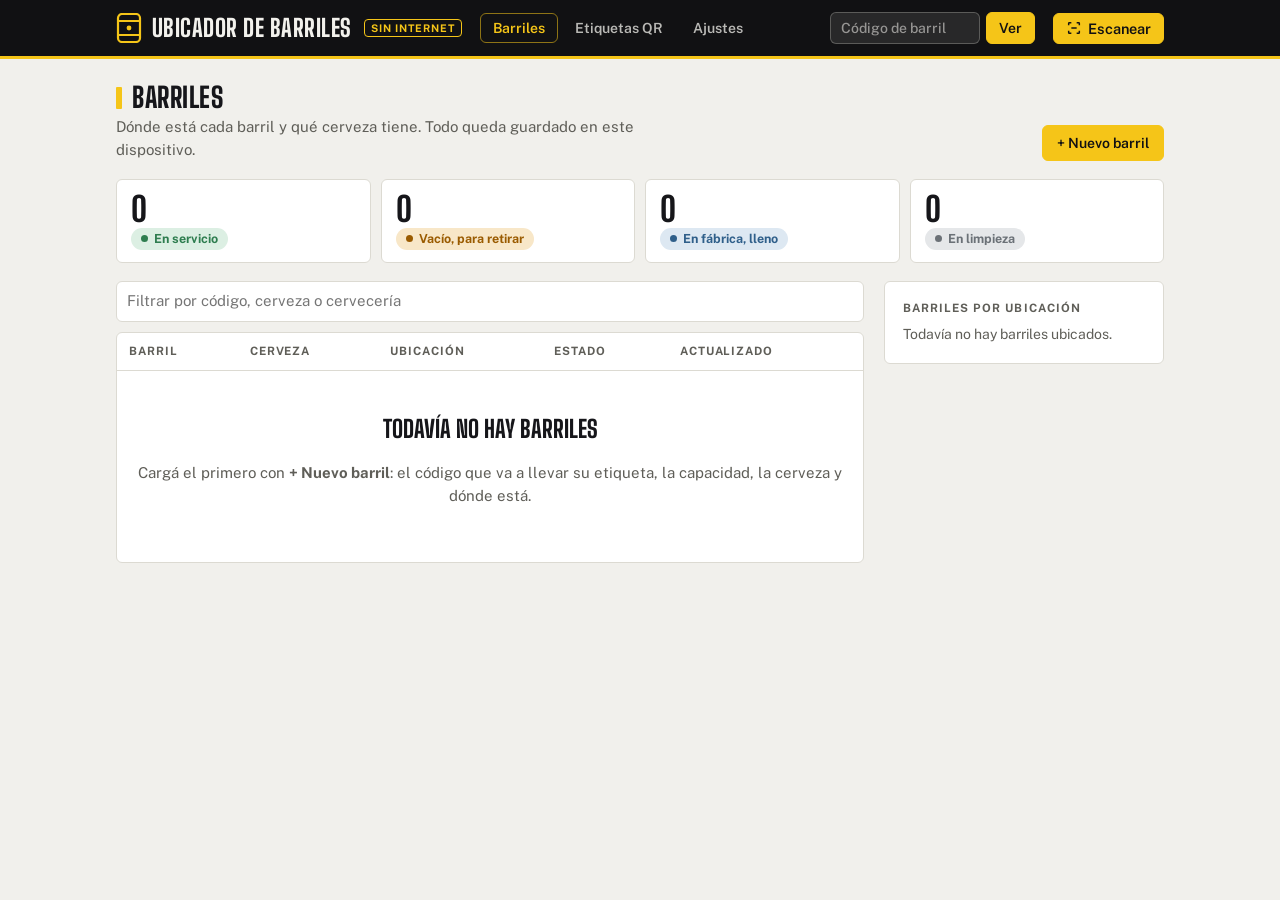
==== local/index.html @ e9469b2f "Barriles por ubicación con total de barriles Co-Authored-By: Claude Opus 5.5 <noreply@anthropic.com>" ====
<!doctype html>
<html lang="es">
<head>
<meta charset="utf-8">
<meta name="viewport" content="width=device-width,initial-scale=1,viewport-fit=cover">
<title>Barriles Local</title>
<meta name="description" content="Dónde está cada barril y qué cerveza tiene. Funciona sin internet; los datos quedan en este dispositivo.">
<meta name="theme-color" content="#111113">
<link rel="manifest" href="manifest.webmanifest">
<link rel="icon" href="icons/icon-192.png" type="image/png">
<link rel="apple-touch-icon" href="icons/icon-180.png">
<meta name="apple-mobile-web-app-capable" content="yes">
<meta name="mobile-web-app-capable" content="yes">
<meta name="apple-mobile-web-app-title" content="Barriles">
<meta name="apple-mobile-web-app-status-bar-style" content="black">
<link rel="stylesheet" href="styles.css?v=2">
</head>
<body>
<header class="top">
  <div class="wrap">
    <a class="brand" href="./">
      <svg width="26" height="30" viewBox="0 0 26 30" aria-hidden="true"><rect x="2" y="1" width="22" height="28" rx="4" fill="none" stroke="currentColor" stroke-width="2.2"/><path d="M2 8h22M2 22h22" stroke="currentColor" stroke-width="2.2"/><circle cx="13" cy="15" r="2.4" fill="currentColor"/></svg>
      <span>Ubicador de Barriles<br><span class="bizname" id="bizName"></span></span>
      <span class="local-tag">Sin internet</span>
    </a>
    <nav class="tabs" aria-label="Secciones">
      <button type="button" data-tab="barriles" aria-current="true">Barriles</button>
      <button type="button" data-tab="etiquetas">Etiquetas QR</button>
      <button type="button" data-tab="ajustes">Ajustes</button>
    </nav>
    <form class="find" id="findForm">
      <input id="findInput" placeholder="Código de barril" aria-label="Buscar barril por código" autocomplete="off">
      <button class="btn primary sm" type="submit">Ver</button>
    </form>
    <div class="session">
      <button class="btn primary sm" type="button" id="btnScan"><svg width="16" height="16" viewBox="0 0 24 24" aria-hidden="true" fill="none" stroke="currentColor" stroke-width="2.2"><path d="M4 8V5a1 1 0 0 1 1-1h3M16 4h3a1 1 0 0 1 1 1v3M20 16v3a1 1 0 0 1-1 1h-3M8 20H5a1 1 0 0 1-1-1v-3"/><path d="M8 12h8"/></svg> Escanear</button>
      <button class="btn ghost-dark sm" type="button" id="btnInstalar" hidden>Instalar app</button>
    </div>
  </div>
</header>

<main class="wrap">
  <div id="storeErr" class="notice danger" hidden>Este navegador no deja guardar datos (puede ser una ventana privada). Abrí la app en una ventana normal o instalala.</div>
  <div id="backupNote" class="notice backup-warn" hidden>
    <span id="backupMsg"></span>
    <button class="btn sm" type="button" id="backupNow">Hacer copia ahora</button>
  </div>

  <!-- FICHA -->
  <section id="v-ficha" hidden></section>

  <!-- BARRILES -->
  <section id="v-barriles">
    <div class="row" style="justify-content:space-between;align-items:flex-end">
      <div>
        <h2 class="sec">Barriles</h2>
        <p class="lead">Dónde está cada barril y qué cerveza tiene. Todo queda guardado en este dispositivo.</p>
      </div>
      <button class="btn primary" type="button" id="btnNuevo">+ Nuevo barril</button>
    </div>

    <div class="panel" id="nuevoPanel" hidden style="margin-top:16px">
      <form id="nuevoForm" class="stack">
        <div class="grid-form">
          <label class="field"><span class="label">Código</span><input id="n-codigo" class="up" required placeholder="B-001" pattern="[A-Za-z0-9\-]+" title="Solo letras, números y guiones"></label>
          <label class="field"><span class="label">Capacidad</span><select id="n-litros"><option>20</option><option selected>30</option><option>50</option></select></label>
          <label class="field"><span class="label">Cerveza</span><input id="n-cerveza" class="up" list="dl-cervezas" placeholder="IPA, GOLDEN, STOUT…"></label>
          <label class="field"><span class="label">Cervecería / ubicación</span><input id="n-lugar" class="up" list="dl-lugares" placeholder="FÁBRICA"></label>
          <label class="field"><span class="label">Estado</span><select id="n-estado"></select></label>
        </div>
        <div class="row">
          <button class="btn primary" type="submit">Guardar barril</button>
          <button class="btn ghost" type="button" id="nuevoCancel">Cancelar</button>
          <span id="nuevoErr" class="err"></span>
        </div>
      </form>
    </div>

    <div class="summary" id="summary"></div>

    <div class="cols">
      <div class="stack" style="gap:10px">
        <div class="row">
          <input id="filtro" class="filter" placeholder="Filtrar por código, cerveza o cervecería" aria-label="Filtrar barriles">
          <button class="btn ghost" type="button" id="limpiarFiltros" hidden>← Atrás</button>
        </div>
        <div class="tablebox">
          <table>
            <thead><tr><th>Barril</th><th>Cerveza</th><th>Ubicación</th><th>Estado</th><th>Actualizado</th></tr></thead>
            <tbody id="tbody"></tbody>
          </table>
          <div id="emptyList" class="empty" hidden></div>
        </div>
      </div>
      <aside class="panel">
        <div class="label" style="margin-bottom:6px">Barriles por ubicación</div>
        <div class="places" id="places"></div>
      </aside>
    </div>
  </section>

  <!-- ETIQUETAS -->
  <section id="v-etiquetas" hidden>
    <div class="noprint">
      <h2 class="sec">Etiquetas QR</h2>
      <p class="lead">Elegí cuáles imprimir (si no marcás ninguna, se imprimen todas) y tocá <b>Imprimir</b>: salen 12 por hoja A4. Sin internet, los QR se leen con el botón <b>Escanear</b> de esta app.</p>
      <div class="row" style="margin-top:16px">
        <label class="row" style="gap:6px;cursor:pointer"><input type="checkbox" id="selAll" class="chk"> Seleccionar todas</label>
        <span id="selCount" class="label"></span>
        <button class="btn primary" type="button" id="btnImprimir" style="margin-left:auto">Imprimir</button>
      </div>
    </div>
    <div class="labels" id="labels"></div>
    <div id="emptyLabels" class="empty" hidden><h3>Sin barriles</h3><p>Cargá barriles en la pestaña Barriles y acá aparecen sus etiquetas.</p></div>
  </section>

  <!-- AJUSTES -->
  <section id="v-ajustes" hidden>
    <h2 class="sec">Ajustes</h2>
    <p class="lead">Los datos viven solo en este dispositivo. Nadie más los ve, ni siquiera quien te instaló la app.</p>
    <div class="set-grid">
      <div class="panel">
        <h3 class="ph">Nombre de la cervecería</h3>
        <p>Aparece arriba, debajo del título.</p>
        <form id="bizForm" class="row"><input id="bizInput" class="filter" placeholder="Ej.: CERVECERÍA DEL VALLE" maxlength="60"><button class="btn primary" type="submit">Guardar</button></form>
      </div>
      <div class="panel">
        <h3 class="ph">Copia de seguridad</h3>
        <p>Guarda un archivo con todos los barriles y su historial. Mandalo a tu mail o a Drive: si perdés el celular, con ese archivo recuperás todo.</p>
        <button class="btn primary" type="button" id="btnBackup">Descargar copia</button>
        <p id="lastBackup" style="margin:10px 0 0;font-size:13px"></p>
      </div>
      <div class="panel">
        <h3 class="ph">Restaurar una copia</h3>
        <p>Reemplaza los datos de este dispositivo por los del archivo de copia.</p>
        <label class="btn" for="restoreFile" style="cursor:pointer">Elegir archivo…</label>
        <input type="file" id="restoreFile" accept=".json,application/json" hidden>
        <div class="confirm" id="restoreConfirm" hidden>
          <span id="restoreInfo"></span>
          <button class="btn primary sm" type="button" id="restoreYes">Reemplazar datos</button>
          <button class="btn ghost sm" type="button" id="restoreNo">Cancelar</button>
        </div>
        <span id="restoreErr" class="err"></span>
      </div>
      <div class="panel">
        <h3 class="ph">Planilla</h3>
        <p>Descarga todos los barriles en un archivo que se abre con Excel.</p>
        <button class="btn" type="button" id="btnCsv">Descargar planilla</button>
      </div>
      <div class="panel danger-zone">
        <h3 class="ph">Borrar todo</h3>
        <p>Elimina todos los barriles de este dispositivo. No se puede deshacer: hacé una copia antes.</p>
        <button class="btn danger" type="button" id="wipeAsk">Borrar todos los datos</button>
        <div class="confirm" id="wipeConfirm" hidden>
          <span>¿Seguro? Se borran <b id="wipeCount">0</b> barriles.</span>
          <button class="btn danger sm" type="button" id="wipeYes">Sí, borrar</button>
          <button class="btn ghost sm" type="button" id="wipeNo">Cancelar</button>
        </div>
      </div>
    </div>
  </section>

  <datalist id="dl-cervezas"></datalist>
  <datalist id="dl-lugares"></datalist>
</main>

<div class="scan" id="scanView" hidden role="dialog" aria-label="Escanear QR del barril">
  <video id="scanVideo" playsinline muted></video>
  <div class="scan-frame" aria-hidden="true"></div>
  <div class="scan-bar">
    <p id="scanMsg">Apuntá la cámara al QR del barril</p>
    <button class="btn primary" type="button" id="scanClose">Cerrar</button>
  </div>
</div>
<div class="toast" id="toast" hidden></div>

<script src="vendor/qrcode.min.js"></script>
<script src="vendor/jsQR.js" defer></script>
<script src="app.js?v=3"></script>
</body>
</html>
---- local/styles.css ----
/* Fuentes incluidas para que la app se vea igual sin internet */
@font-face{font-family:"Big Shoulders Display";font-weight:600;font-display:swap;src:url(fonts/big-shoulders-display-latin-600-normal.woff2) format("woff2")}
@font-face{font-family:"Big Shoulders Display";font-weight:800;font-display:swap;src:url(fonts/big-shoulders-display-latin-800-normal.woff2) format("woff2")}
@font-face{font-family:"Public Sans";font-weight:400;font-display:swap;src:url(fonts/public-sans-latin-400-normal.woff2) format("woff2")}
@font-face{font-family:"Public Sans";font-weight:500;font-display:swap;src:url(fonts/public-sans-latin-500-normal.woff2) format("woff2")}
@font-face{font-family:"Public Sans";font-weight:600;font-display:swap;src:url(fonts/public-sans-latin-600-normal.woff2) format("woff2")}
@font-face{font-family:"Public Sans";font-weight:700;font-display:swap;src:url(fonts/public-sans-latin-700-normal.woff2) format("woff2")}
@font-face{font-family:"IBM Plex Mono";font-weight:500;font-display:swap;src:url(fonts/ibm-plex-mono-latin-500-normal.woff2) format("woff2")}
@font-face{font-family:"IBM Plex Mono";font-weight:600;font-display:swap;src:url(fonts/ibm-plex-mono-latin-600-normal.woff2) format("woff2")}
/* Layout: app de depósito — barra negra con filo amarillo, ficha del barril como chapa negra, listas densas */
:root{
  --bg:#f1f0ec; --surface:#ffffff; --line:#dcdad2; --fg:#16161a; --muted:#5f5e58;
  --steel:#111113; --steel-fg:#f2f1ec;
  --amber:#f5c518; --amber-soft:#fdf3c4; --amber-fg:#111113; --amber-ink:#8a6a00;
  --ok:#2e7d4f; --ok-soft:#dcefe3; --warn:#9a5b00; --warn-soft:#f8e7c8; --info:#2f5f8a; --info-soft:#dde8f2; --off:#6b7177; --off-soft:#e5e7e9;
  --danger:#a3352a; --danger-soft:#f6dedb;
  --f-display:"Big Shoulders Display","Arial Narrow",Impact,sans-serif;
  --f-body:"Public Sans",system-ui,-apple-system,"Segoe UI",sans-serif;
  --f-mono:"IBM Plex Mono",ui-monospace,Menlo,Consolas,monospace;
  --r:6px; color-scheme:light;
}
@media (prefers-color-scheme:dark){:root{
  --bg:#0e0e10; --surface:#18181b; --line:#2c2c30; --fg:#ececea; --muted:#a3a29c;
  --steel:#050506; --steel-fg:#f2f1ec;
  --amber:#f5c518; --amber-soft:#2e2709; --amber-fg:#111113; --amber-ink:#f5c518;
  --ok:#6cc792; --ok-soft:#1d3327; --warn:#e5a94e; --warn-soft:#3a2c16; --info:#7fb0dc; --info-soft:#1c2c3a; --off:#a0a7ad; --off-soft:#2a3035;
  --danger:#e57a6e; --danger-soft:#3a1f1c; color-scheme:dark}}
*{box-sizing:border-box}
html{padding-top:env(safe-area-inset-top,0px);padding-bottom:env(safe-area-inset-bottom,0px)}
body{margin:0;background:var(--bg);color:var(--fg);font-family:var(--f-body);font-size:15px;line-height:1.5}
body::before{content:"";position:fixed;inset:0 0 auto;height:env(safe-area-inset-top,0px);z-index:10;background:var(--steel)}
[hidden]{display:none!important}
img{max-width:100%}
.wrap{max-width:1080px;margin:0 auto;padding-left:max(16px,env(safe-area-inset-left,0px));padding-right:max(16px,env(safe-area-inset-right,0px))}
header.top{background:var(--steel);color:var(--steel-fg);position:sticky;top:env(safe-area-inset-top,0px);z-index:5;border-bottom:3px solid var(--amber)}
header.top .wrap{display:flex;flex-wrap:wrap;align-items:center;gap:10px 18px;padding-block:12px}
.brand{font-family:var(--f-display);font-weight:800;font-size:24px;letter-spacing:.02em;text-transform:uppercase;line-height:1;display:flex;align-items:center;gap:10px;color:inherit;text-decoration:none}
.brand svg{color:var(--amber)}
nav.tabs{display:flex;gap:4px;flex-wrap:wrap}
nav.tabs button{background:transparent;color:var(--steel-fg);border:1px solid transparent;border-radius:var(--r);padding:6px 12px;font:600 14px var(--f-body);cursor:pointer;opacity:.75}
nav.tabs button[aria-current="true"]{opacity:1;color:var(--amber);border-color:color-mix(in srgb,var(--amber) 55%,transparent)}
nav.tabs button:hover{opacity:1}
form.find{margin-left:auto;display:flex;gap:6px;min-width:0}
form.find input{width:150px;max-width:40vw;background:color-mix(in srgb,var(--steel-fg) 10%,transparent);color:var(--steel-fg);border:1px solid color-mix(in srgb,var(--steel-fg) 25%,transparent);border-radius:var(--r);padding:6px 10px;font:500 14px var(--f-mono);text-transform:uppercase}
form.find input::placeholder{color:color-mix(in srgb,var(--steel-fg) 55%,transparent);text-transform:none;font-family:var(--f-body)}
.session{display:flex;gap:6px;align-items:center;flex-wrap:wrap}
.session .mail{font-size:13px;opacity:.8}
main{padding-block:24px 64px}
h1,h2,h3{text-wrap:balance;margin:0}
h2.sec{font-family:var(--f-display);font-weight:800;font-size:28px;text-transform:uppercase;letter-spacing:.02em;line-height:1.05;display:flex;align-items:center;gap:10px}
h2.sec::before{content:"";width:6px;height:.8em;background:var(--amber);border-radius:1px;flex:none}
.lead{color:var(--muted);margin:4px 0 0;max-width:62ch}
.label{font-size:11.5px;font-weight:700;letter-spacing:.09em;text-transform:uppercase;color:var(--muted)}
.mono{font-family:var(--f-mono)}
.err{color:var(--danger);font-size:14px}
.btn{display:inline-flex;align-items:center;gap:6px;border-radius:var(--r);padding:9px 14px;font:600 14px var(--f-body);cursor:pointer;border:1px solid var(--line);background:var(--surface);color:var(--fg);text-decoration:none}
.btn.sm{padding:6px 12px}
.btn.primary{background:var(--amber);border-color:var(--amber);color:var(--amber-fg)}
.btn.ghost{background:transparent}
.btn.ghost-dark{background:transparent;color:var(--steel-fg);border-color:color-mix(in srgb,var(--steel-fg) 30%,transparent)}
.btn.danger{color:var(--danger);border-color:var(--danger);background:transparent}
.btn:disabled{opacity:.5;cursor:not-allowed}
button:focus-visible,input:focus-visible,select:focus-visible,textarea:focus-visible,a:focus-visible{outline:2px solid var(--amber-ink);outline-offset:2px}
.field{display:flex;flex-direction:column;gap:4px;min-width:0}
.field input,.field select,.field textarea,.filter{font:inherit;color:var(--fg);background:var(--bg);border:1px solid var(--line);border-radius:var(--r);padding:8px 10px;width:100%}
.filter{flex:1;min-width:160px;width:auto;background:var(--surface)}
.field textarea{resize:vertical;min-height:60px}
.up{text-transform:uppercase}
.chk{width:18px;height:18px;accent-color:var(--amber)}
.grid-form{display:grid;grid-template-columns:repeat(auto-fit,minmax(170px,1fr));gap:12px}
.panel{background:var(--surface);border:1px solid var(--line);border-radius:var(--r);padding:18px}
.row{display:flex;gap:12px;flex-wrap:wrap;align-items:center}
.stack{display:flex;flex-direction:column;gap:16px}
.pill{display:inline-flex;align-items:center;gap:6px;border-radius:999px;padding:2px 10px;font-size:12.5px;font-weight:700;white-space:nowrap}
.pill::before{content:"";width:7px;height:7px;border-radius:50%;background:currentColor}
.st-servicio{background:var(--ok-soft);color:var(--ok)}
.st-retirar{background:var(--warn-soft);color:var(--warn)}
.st-fabrica{background:var(--info-soft);color:var(--info)}
.st-limpieza{background:var(--off-soft);color:var(--off)}
.toast{position:fixed;left:50%;transform:translateX(-50%);bottom:calc(20px + env(safe-area-inset-bottom,0px));background:var(--steel);color:var(--steel-fg);padding:10px 16px;border-radius:var(--r);font-weight:600;z-index:20;max-width:calc(100% - 32px)}
.notice{border-left:3px solid var(--amber-ink);background:var(--amber-soft);padding:10px 14px;border-radius:0 var(--r) var(--r) 0;font-size:14px;margin-bottom:16px}
.notice.danger{border-color:var(--danger);background:var(--danger-soft)}

.summary{display:grid;grid-template-columns:repeat(4,minmax(0,1fr));gap:10px;margin:18px 0}
.sum{background:var(--surface);border:1px solid var(--line);border-radius:var(--r);padding:12px 14px;cursor:pointer;text-align:left;font:inherit;color:inherit}
.sum[aria-pressed="true"]{border-color:var(--amber);box-shadow:inset 0 0 0 1px var(--amber)}
.sum b{display:block;font-family:var(--f-display);font-size:34px;line-height:1;font-variant-numeric:tabular-nums}
@media (max-width:640px){.summary{grid-template-columns:repeat(2,minmax(0,1fr))}}
.cols{display:grid;grid-template-columns:minmax(0,1fr) 280px;gap:20px;align-items:start}
@media (max-width:860px){.cols{grid-template-columns:minmax(0,1fr)}}
.tablebox{overflow-x:auto;background:var(--surface);border:1px solid var(--line);border-radius:var(--r)}
table{width:100%;border-collapse:collapse;font-size:14px}
th{text-align:left;font-size:11.5px;letter-spacing:.08em;text-transform:uppercase;color:var(--muted);font-weight:700;padding:10px 12px;border-bottom:1px solid var(--line);white-space:nowrap}
td{padding:10px 12px;border-bottom:1px solid var(--line);vertical-align:middle}
tr:last-child td{border-bottom:0}
tbody tr{cursor:pointer}
tbody tr:hover td{background:color-mix(in srgb,var(--amber) 12%,transparent)}
td.code{border-left:3px solid transparent}
tbody tr:hover td.code{border-left-color:var(--amber)}
td.code{font-family:var(--f-mono);font-weight:600;white-space:nowrap}
td .sub{display:block;color:var(--muted);font-size:12.5px;font-family:var(--f-body)}
.places{display:flex;flex-direction:column}
.places button{display:flex;justify-content:space-between;gap:10px;padding:8px 0;border:0;border-bottom:1px solid var(--line);background:none;color:var(--fg);font:inherit;cursor:pointer;text-align:left}
.places button:last-child{border-bottom:0}
.places button[aria-pressed="true"]{color:var(--amber-ink);font-weight:700}
.places span.n{font-family:var(--f-mono);color:var(--muted);font-variant-numeric:tabular-nums}
.empty{text-align:center;padding:40px 20px;color:var(--muted)}
.empty h3{font-family:var(--f-display);font-size:24px;text-transform:uppercase;color:var(--fg);margin-bottom:6px}

.back{background:none;border:0;color:var(--muted);font:600 14px var(--f-body);cursor:pointer;padding:0;margin-bottom:14px}
.plate{background:var(--steel);color:var(--steel-fg);border-radius:10px;padding:22px 22px 20px;position:relative;overflow:hidden;border-top:4px solid var(--amber)}
.plate::after{content:"";position:absolute;inset:0;background:repeating-linear-gradient(90deg,transparent 0 46px,color-mix(in srgb,var(--steel-fg) 5%,transparent) 46px 48px);pointer-events:none}
.plate .code{font-family:var(--f-mono);font-weight:600;font-size:15px;letter-spacing:.12em;color:var(--amber)}
.plate .where{color:var(--amber);font-family:var(--f-display);font-weight:800;text-transform:uppercase;font-size:clamp(36px,8vw,60px);line-height:.95;margin:8px 0 6px;overflow-wrap:anywhere}
.plate .beer{font-size:19px;font-weight:600}
.plate .meta{display:flex;flex-wrap:wrap;gap:8px 18px;margin-top:16px;font-size:13.5px;color:color-mix(in srgb,var(--steel-fg) 75%,transparent);position:relative;z-index:1}
.plate .meta b{color:var(--steel-fg);font-weight:600}
.fgrid{display:grid;grid-template-columns:minmax(0,1.1fr) minmax(0,.9fr);gap:20px;margin-top:20px;align-items:start}
@media (max-width:760px){.fgrid{grid-template-columns:minmax(0,1fr)}}
.hist{list-style:none;margin:0;padding:0;display:flex;flex-direction:column}
.hist li{display:grid;grid-template-columns:86px minmax(0,1fr);gap:10px;padding:10px 0;border-bottom:1px solid var(--line);font-size:14px}
.hist li:last-child{border-bottom:0}
.hist time{font-family:var(--f-mono);font-size:12.5px;color:var(--muted)}
.hist .who{color:var(--muted);font-size:12.5px}

.labels{display:grid;grid-template-columns:repeat(auto-fill,minmax(170px,1fr));gap:14px;margin-top:16px}
.lab{background:#fff;color:#111;border:1px solid var(--line);border-radius:var(--r);padding:12px;display:flex;flex-direction:column;align-items:center;gap:6px;position:relative;break-inside:avoid}
.lab input{position:absolute;top:8px;left:8px}
.lab .q{width:130px;height:130px}
.lab .q canvas,.lab .q img{width:130px!important;height:130px!important}
.lab .c{font-family:var(--f-mono);font-weight:600;font-size:16px;letter-spacing:.08em}
.lab .s{font-size:11px;color:#555;text-align:center}

@media print{
  @page{size:A4;margin:10mm}
  html,body{background:#fff!important;color:#000!important;padding:0}
  body::before,header.top,.noprint,.toast,#setup,#errBox{display:none!important}
  main{padding:0}
  .wrap{max-width:none;padding:0}
  .labels{grid-template-columns:repeat(3,1fr);gap:0;margin:0}
  .lab{border:1px dashed #999;border-radius:0;height:69mm;justify-content:center}
  .lab input{display:none}
  .lab.skip{display:none}
  .lab .q,.lab .q canvas,.lab .q img{width:42mm!important;height:42mm!important}
}

/* Escáner */
.scan{position:fixed;inset:0;z-index:30;background:#000;display:flex;flex-direction:column}
.scan video{flex:1;min-height:0;width:100%;object-fit:cover;background:#000}
.scan-frame{position:absolute;left:50%;top:42%;width:min(68vw,300px);aspect-ratio:1;max-width:100%;transform:translate(-50%,-50%);border:3px solid var(--amber);border-radius:14px;box-shadow:0 0 0 100vmax rgba(0,0,0,.45);pointer-events:none}
.scan-bar{background:var(--steel);color:var(--steel-fg);border-top:3px solid var(--amber);display:flex;gap:12px;align-items:center;justify-content:space-between;padding-block:14px calc(14px + env(safe-area-inset-bottom,0px));padding-left:max(16px,env(safe-area-inset-left,0px));padding-right:max(16px,env(safe-area-inset-right,0px))}
.scan-bar p{margin:0;font-weight:600;min-width:0}
.chip{align-self:flex-start;display:inline-block;font:500 13.5px var(--f-body);color:var(--fg);background:var(--amber-soft);border:1px dashed var(--amber-ink);border-radius:999px;padding:6px 12px;cursor:pointer;max-width:100%;text-align:left}
.chip.on{border-style:solid;background:var(--amber);color:var(--amber-fg)}
#btnScan{font-size:14.5px}
@media (max-width:520px){#btnScan{order:-1;margin-left:auto}}
tbody tr.demo td{color:var(--muted)}
tbody tr.demo td.code::after{content:"EJEMPLO";display:block;font:700 10px var(--f-body);letter-spacing:.1em;color:var(--amber-ink)}
.admin{font:700 10.5px var(--f-body);letter-spacing:.1em;text-transform:uppercase;background:var(--amber);color:var(--amber-fg);border-radius:4px;padding:2px 6px}
td.cuenta{color:var(--muted);font-size:13px}


/* Control (administrador) */
.kpis{display:grid;grid-template-columns:repeat(4,minmax(0,1fr));gap:10px;margin:18px 0 20px}
@media (max-width:640px){.kpis{grid-template-columns:repeat(2,minmax(0,1fr))}}
.kpi{background:var(--steel);color:var(--steel-fg);border-radius:var(--r);padding:14px 16px;border-top:3px solid var(--amber);min-width:0}
.kpi .label{color:color-mix(in srgb,var(--steel-fg) 65%,transparent)}
.kpi b{display:block;font-family:var(--f-display);font-weight:800;font-size:40px;line-height:1.05;font-variant-numeric:tabular-nums}
.kpi span{display:block;font-size:12.5px;color:color-mix(in srgb,var(--steel-fg) 70%,transparent);min-height:1.2em}
.kpi.warn b{color:var(--amber)}
.ctl-grid{display:grid;grid-template-columns:minmax(0,1.6fr) minmax(0,1fr);gap:20px;align-items:start}
@media (max-width:860px){.ctl-grid{grid-template-columns:minmax(0,1fr)}}
.ph{font-size:17px;margin-bottom:10px}
.hint{color:var(--muted);font-size:13px;margin:8px 0 0}
.muted{color:var(--muted);font-size:13px}
.tablebox.flat{border:0;border-radius:0}
th.num,td.num{text-align:right;font-variant-numeric:tabular-nums}
td.num.w{color:var(--warn);font-weight:700}
tr.cli.sel td{background:var(--amber-soft)}
tr.det td{background:var(--bg);padding:8px}
.mini{display:flex;flex-direction:column;gap:4px;margin-top:12px;padding:10px;background:var(--bg);border-radius:var(--r)}
.mini button{display:grid;grid-template-columns:80px minmax(0,1fr) minmax(0,.7fr) auto;gap:10px;align-items:center;text-align:left;background:var(--surface);border:1px solid var(--line);border-radius:var(--r);padding:6px 10px;font:inherit;font-size:13.5px;color:var(--fg);cursor:pointer}
.mini button:hover{border-color:var(--amber)}
@media (max-width:520px){.mini button{grid-template-columns:70px minmax(0,1fr)}.mini button span:nth-child(3){display:none}.mini button .pill{grid-column:2;justify-self:start}}
.alerts{list-style:none;margin:0;padding:0;display:flex;flex-direction:column;gap:8px}
.alerts li button{width:100%;text-align:left;background:var(--warn-soft);border:0;border-left:3px solid var(--warn);border-radius:0 var(--r) var(--r) 0;padding:8px 12px;font:inherit;font-size:14px;color:var(--fg);cursor:pointer}
.alerts li.ok{background:var(--ok-soft);color:var(--fg);border-left:3px solid var(--ok);border-radius:0 var(--r) var(--r) 0;padding:10px 12px;font-size:14px}
.who{color:var(--muted);font-size:12.5px}
.lnk{background:none;border:0;padding:0;color:var(--fg);font-weight:600;cursor:pointer;text-decoration:underline;text-decoration-color:var(--amber);text-underline-offset:3px}

/* Versión local */
.local-tag{font:700 10.5px var(--f-body);letter-spacing:.1em;text-transform:uppercase;border:1px solid var(--amber);color:var(--amber);border-radius:4px;padding:2px 6px;margin-left:2px}
.bizname{font:600 13px var(--f-body);color:color-mix(in srgb,var(--steel-fg) 75%,transparent);text-transform:none;letter-spacing:0}
.set-grid{display:grid;grid-template-columns:repeat(auto-fit,minmax(260px,1fr));gap:16px;margin-top:16px}
.set-grid .panel p{margin:4px 0 12px;color:var(--muted);font-size:14px}
.danger-zone{border-color:color-mix(in srgb,var(--danger) 40%,var(--line))}
.confirm{display:flex;gap:8px;flex-wrap:wrap;align-items:center;margin-top:8px}
.backup-warn{display:flex;gap:10px;align-items:center;justify-content:space-between;flex-wrap:wrap}

.places-total{display:flex;justify-content:space-between;gap:10px;padding:10px 0 0;margin-top:4px;border-top:2px solid var(--amber);font-weight:700}
.places-total .n{font-family:var(--f-mono);color:var(--fg);font-variant-numeric:tabular-nums}
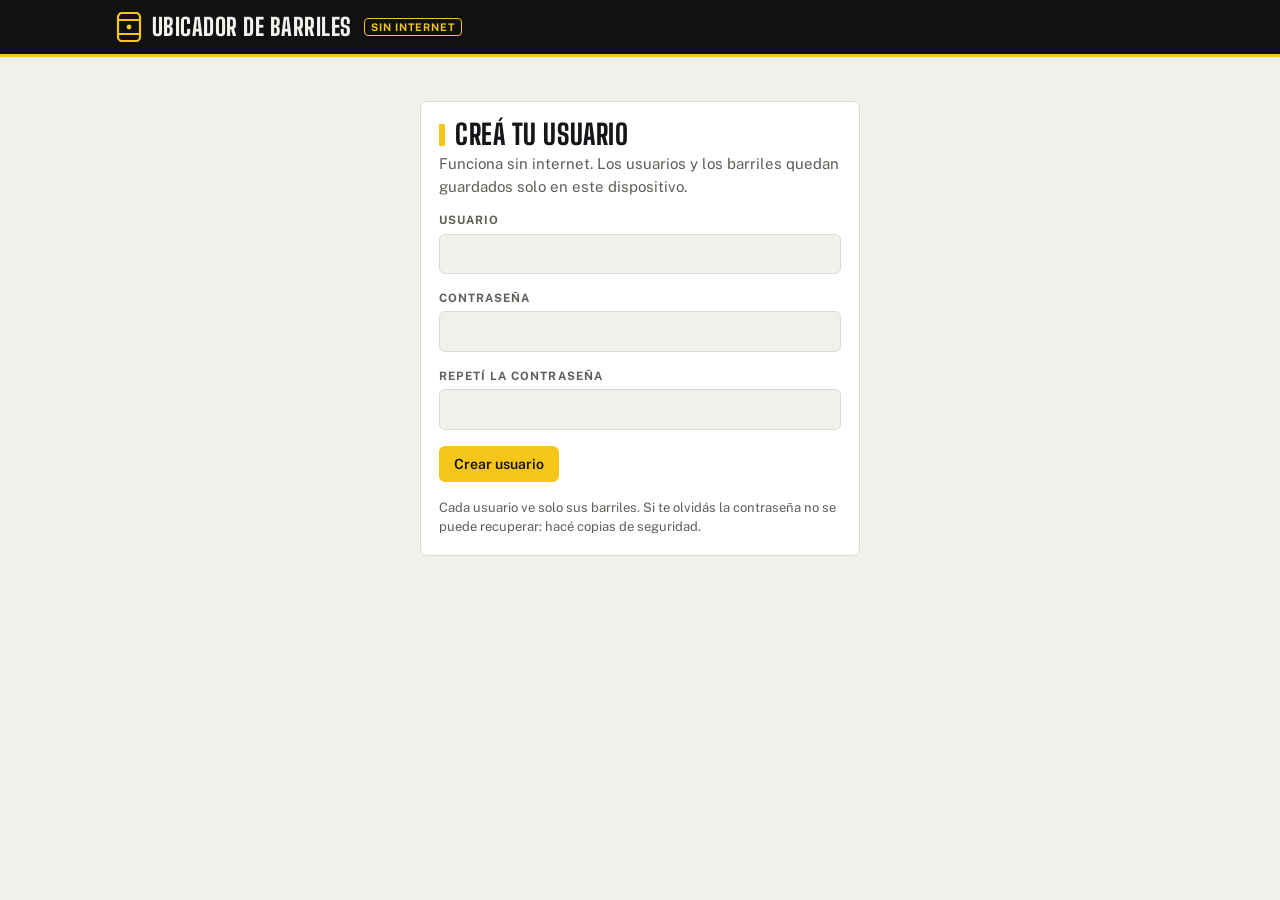
==== commit a66aa275: "Versión sin internet: usuarios locales, cada uno con sus barriles Co-Authored-By: Claude Opus 5.5 <n" ====
--- a/local/index.html
+++ b/local/index.html
@@ -13,7 +13,7 @@
 <meta name="mobile-web-app-capable" content="yes">
 <meta name="apple-mobile-web-app-title" content="Barriles">
 <meta name="apple-mobile-web-app-status-bar-style" content="black">
-<link rel="stylesheet" href="styles.css?v=2">
+<link rel="stylesheet" href="styles.css?v=4">
 </head>
 <body>
 <header class="top">
@@ -35,6 +35,7 @@
     <div class="session">
       <button class="btn primary sm" type="button" id="btnScan"><svg width="16" height="16" viewBox="0 0 24 24" aria-hidden="true" fill="none" stroke="currentColor" stroke-width="2.2"><path d="M4 8V5a1 1 0 0 1 1-1h3M16 4h3a1 1 0 0 1 1 1v3M20 16v3a1 1 0 0 1-1 1h-3M8 20H5a1 1 0 0 1-1-1v-3"/><path d="M8 12h8"/></svg> Escanear</button>
       <button class="btn ghost-dark sm" type="button" id="btnInstalar" hidden>Instalar app</button>
+      <span id="userBox" hidden><span id="userName" class="mail"></span> <button class="btn ghost-dark sm" type="button" id="btnSalir">Salir</button></span>
     </div>
   </div>
 </header>
@@ -46,11 +47,31 @@
     <button class="btn sm" type="button" id="backupNow">Hacer copia ahora</button>
   </div>
 
+  <!-- INGRESO -->
+  <section id="v-login" hidden>
+    <div class="panel login-box">
+      <div class="seg" id="loginTabs" role="group" aria-label="Ingresar o crear usuario">
+        <button type="button" data-m="ingresar" aria-pressed="true">Ingresar</button>
+        <button type="button" data-m="crear" aria-pressed="false">Crear usuario</button>
+      </div>
+      <h2 class="sec" id="lgTitle">Ingresar</h2>
+      <p class="lead">Funciona sin internet. Los usuarios y los barriles quedan guardados solo en este dispositivo.</p>
+      <p class="notice" id="lgLegacy" hidden></p>
+      <form id="lgForm" class="stack" style="margin-top:14px">
+        <label class="field"><span class="label">Usuario</span><input id="lgUser" required autocomplete="username" autocapitalize="none" spellcheck="false"></label>
+        <label class="field"><span class="label">Contraseña</span><input id="lgPass" type="password" required autocomplete="current-password"></label>
+        <label class="field" id="lgPass2Box" hidden><span class="label">Repetí la contraseña</span><input id="lgPass2" type="password" autocomplete="new-password"></label>
+        <div class="row"><button class="btn primary" type="submit" id="lgSubmit">Ingresar</button><span id="lgErr" class="err"></span></div>
+        <p class="muted" id="lgHint" style="margin:0"></p>
+      </form>
+    </div>
+  </section>
+
   <!-- FICHA -->
   <section id="v-ficha" hidden></section>
 
   <!-- BARRILES -->
-  <section id="v-barriles">
+  <section id="v-barriles" hidden>
     <div class="row" style="justify-content:space-between;align-items:flex-end">
       <div>
         <h2 class="sec">Barriles</h2>
@@ -176,6 +197,6 @@
 
 <script src="vendor/qrcode.min.js"></script>
 <script src="vendor/jsQR.js" defer></script>
-<script src="app.js?v=3"></script>
+<script src="app.js?v=4"></script>
 </body>
 </html>
--- a/local/styles.css
+++ b/local/styles.css
@@ -197,5 +197,14 @@
 .confirm{display:flex;gap:8px;flex-wrap:wrap;align-items:center;margin-top:8px}
 .backup-warn{display:flex;gap:10px;align-items:center;justify-content:space-between;flex-wrap:wrap}
 
-.places-total{display:flex;justify-content:space-between;gap:10px;padding:10px 0 0;margin-top:4px;border-top:2px solid var(--amber);font-weight:700}
-.places-total .n{font-family:var(--f-mono);color:var(--fg);font-variant-numeric:tabular-nums}
+.places-total{display:flex;justify-content:space-between;align-items:center;gap:10px;padding:10px 14px;margin-top:12px;background:var(--amber);color:var(--amber-fg);border-radius:var(--r);font-weight:800;text-transform:uppercase;letter-spacing:.04em;font-size:14px}
+.places-total .n{font-family:var(--f-display);font-weight:800;font-size:30px;line-height:1;color:var(--amber-fg);font-variant-numeric:tabular-nums}
+.places .places-total span.n{color:var(--amber-fg)}
+
+/* Usuarios (versión local) */
+.login-box{max-width:440px;margin:20px auto}
+.seg{display:flex;gap:4px;background:var(--bg);border:1px solid var(--line);border-radius:var(--r);padding:3px;margin-bottom:16px}
+.seg button{flex:1;border:0;background:transparent;color:var(--muted);font:600 14px var(--f-body);padding:7px 10px;border-radius:4px;cursor:pointer}
+.seg button[aria-pressed="true"]{background:var(--amber);color:var(--amber-fg)}
+.muted{color:var(--muted);font-size:13px}
+body.sin-sesion nav.tabs, body.sin-sesion form.find, body.sin-sesion #btnScan{display:none}
